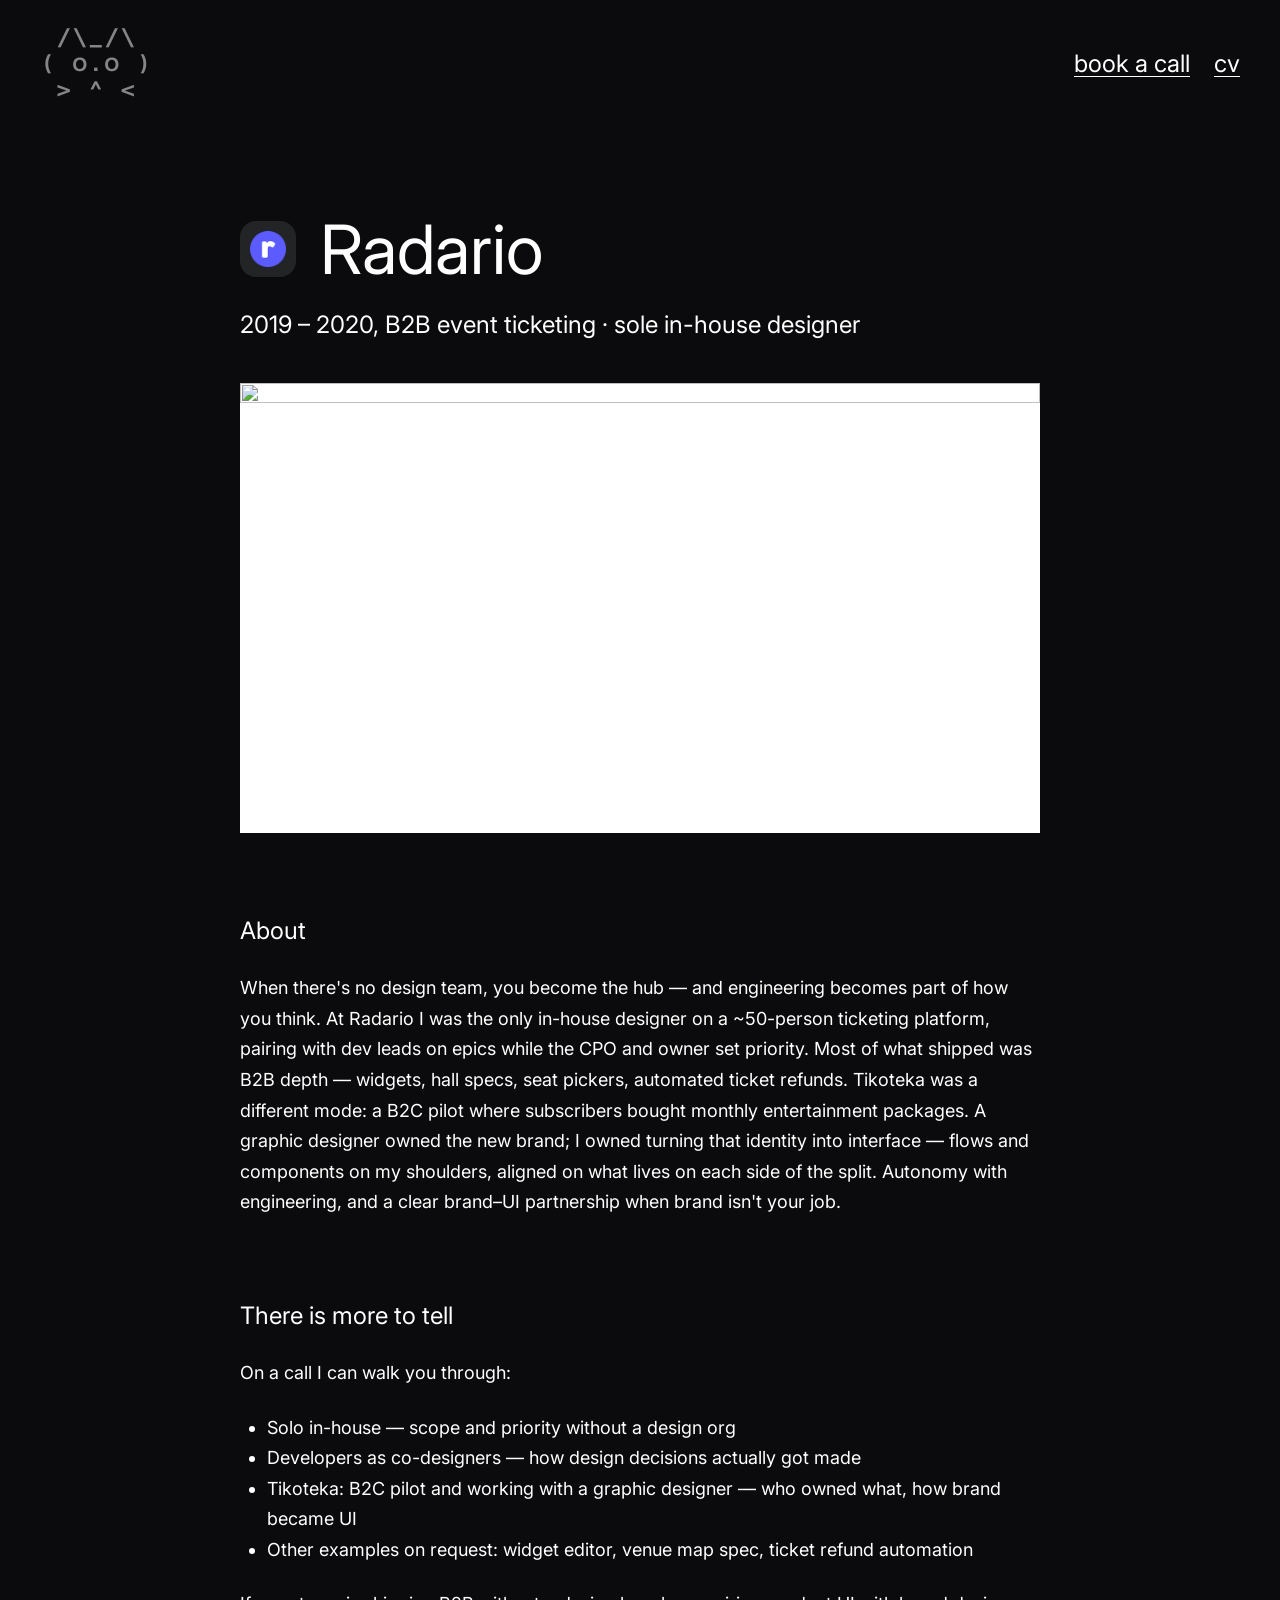
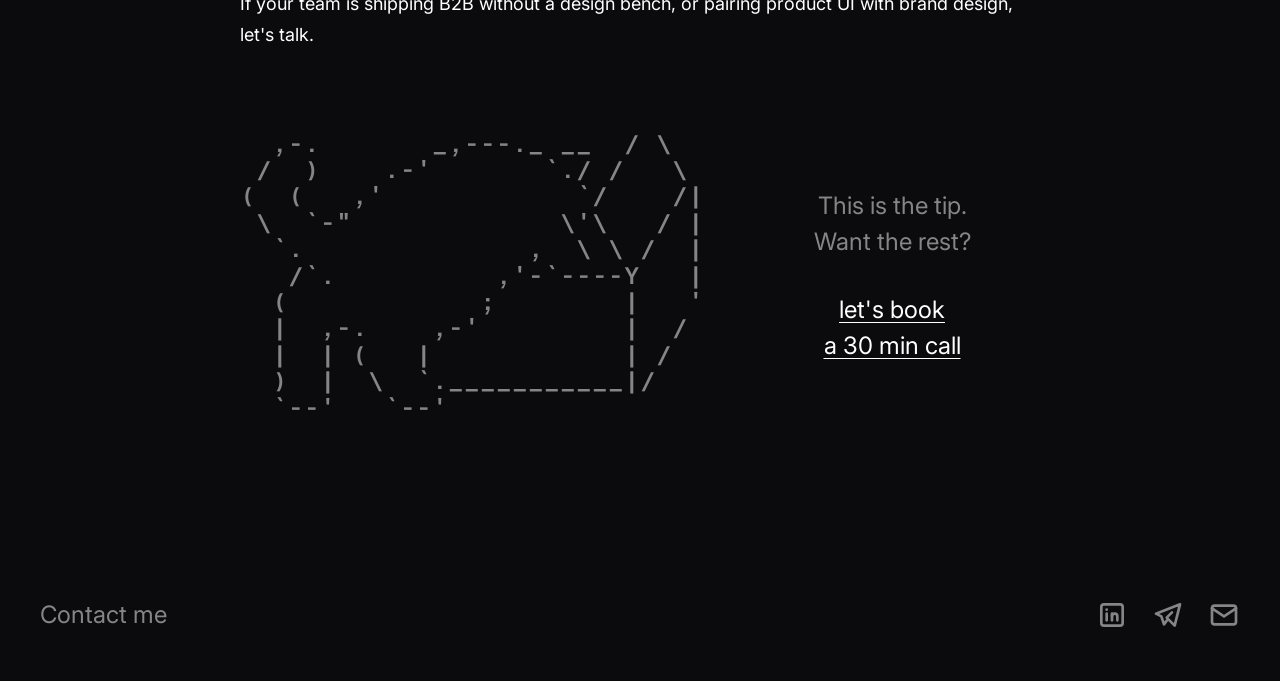
==== radario.html @ 94a5913f "Initial portfolio site. Static HTML/CSS portfolio ready for GitHub Pages.  Co-authored-by: Cursor <c" ====
<!DOCTYPE html>
<html lang="en">
<head>
  <meta charset="UTF-8" />
  <meta name="viewport" content="width=device-width, initial-scale=1.0" />
  <title>Radario — German Kotik</title>
  <link rel="preconnect" href="https://fonts.googleapis.com" />
  <link rel="preconnect" href="https://fonts.gstatic.com" crossorigin />
  <link href="https://fonts.googleapis.com/css2?family=Inter:wght@400;500;600&family=Azeret+Mono:wght@500&display=swap" rel="stylesheet" />
  <link rel="stylesheet" href="styles.css" />
</head>
<body>
  <div class="page">
    <header class="header shell">
      <a class="header__home" href="index.html" aria-label="Home"><div class="header__logo"> /\_/\
( <span class="ceye"><span class="ceye-on">o</span><span class="ceye-off">^</span></span>.<span class="ceye"><span class="ceye-on">o</span><span class="ceye-off">^</span></span> )
 &gt; <span class="cmouth"><span class="cmouth-on">^</span><span class="cmouth-off">v</span></span> &lt;</div></a>
      <nav class="header__nav">
        <a href="#">book a call</a>
        <a href="#">cv</a>
      </nav>
    </header>

    <main class="content content--case">
      <section class="case-head">
        <div class="case-head__top">
          <div class="case-head__brand">
            <div class="logo-tile"><img src="assets/radario-logo.png" onerror="this.style.visibility='hidden'" alt="Radario" /></div>
            <h1 class="case-head__name">Radario</h1>
          </div>
          <p class="case-head__sub">2019 – 2020, B2B event ticketing · sole in-house designer</p>
        </div>
        <img class="case-head__hero" src="assets/radario-cover.png" alt="" />
      </section>

      <section class="prose">
        <h2>About</h2>
        <p>When there's no design team, you become the hub — and engineering becomes part of how you think. At Radario I was the only in-house designer on a ~50-person ticketing platform, pairing with dev leads on epics while the CPO and owner set priority. Most of what shipped was B2B depth — widgets, hall specs, seat pickers, automated ticket refunds. Tikoteka was a different mode: a B2C pilot where subscribers bought monthly entertainment packages. A graphic designer owned the new brand; I owned turning that identity into interface — flows and components on my shoulders, aligned on what lives on each side of the split. Autonomy with engineering, and a clear brand–UI partnership when brand isn't your job.</p>
      </section>

      <section class="prose">
        <h2>There is more to tell</h2>
        <p>On a call I can walk you through:</p>
        <ul>
          <li>Solo in-house — scope and priority without a design org</li>
          <li>Developers as co-designers — how design decisions actually got made</li>
          <li>Tikoteka: B2C pilot and working with a graphic designer — who owned what, how brand became UI</li>
          <li>Other examples on request: widget editor, venue map spec, ticket refund automation</li>
        </ul>
        <p>If your team is shipping B2B without a design bench, or pairing product UI with brand design, let's talk.</p>
      </section>

      <section class="cta">
        <pre class="ascii">  ,-.       _,---._ __  / \
 /  )    .-'       `./ /   \
(  (   ,'            `/    /|
 \  `-"             \'\   / |
  `.              ,  \ \ /  |
   /`.          ,'-`----Y   |
  (            ;        |   '
  |  ,-.    ,-'         |  /
  |  | (   |            | /
  )  |  \  `.___________|/
  `--'   `--'</pre>
        <div class="cta__card">
          <div class="cta__title">
            <p>This is the tip.</p>
            <p>Want the rest?</p>
          </div>
          <a class="cta__button" href="#">
            <span class="cta__button-line">let's book</span>
            <span class="cta__button-line">a 30 min call</span>
          </a>
        </div>
      </section>
    </main>

    <footer class="footer shell">
      <div class="footer__left">Contact me</div>
      <div class="footer__icons">
        <a href="#" aria-label="LinkedIn"><svg viewBox="0 0 24 24" fill="none" stroke="currentColor" stroke-width="2" stroke-linecap="round" stroke-linejoin="round"><rect x="4" y="4" width="16" height="16" rx="2"/><path d="M8 11v5"/><path d="M8 8v.01"/><path d="M12 16v-5"/><path d="M16 16v-3a2 2 0 0 0 -4 0"/></svg></a>
        <a href="#" aria-label="Telegram"><svg viewBox="0 0 24 24" fill="none" stroke="currentColor" stroke-width="2" stroke-linecap="round" stroke-linejoin="round"><path d="M15 10l-4 4l6 6l4 -16l-18 7l4 2l2 6l3 -4"/></svg></a>
        <a href="#" aria-label="Email"><svg viewBox="0 0 24 24" fill="none" stroke="currentColor" stroke-width="2" stroke-linecap="round" stroke-linejoin="round"><path d="M3 7a2 2 0 0 1 2 -2h14a2 2 0 0 1 2 2v10a2 2 0 0 1 -2 2h-14a2 2 0 0 1 -2 -2v-10z"/><path d="M3 7l9 6l9 -6"/></svg></a>
      </div>
    </footer>
  </div>
</body>
</html>
---- styles.css ----
:root {
  --bg: #0b0b0d;
  --fg: #ffffff;
  --fg-muted: rgba(255, 255, 255, 0.5);
  --border: rgba(255, 255, 255, 0.1);
  --logo-bg: rgba(231, 254, 255, 0.1);
  --content-max: 800px;
  --content-min: 600px;
  --page-px: 40px;
  --wave-underline: url("data:image/svg+xml,%3Csvg xmlns='http://www.w3.org/2000/svg' viewBox='0 0 12 6' preserveAspectRatio='none'%3E%3Cpath d='M0 3 Q 3 0.5 6 3 T 12 3' stroke='white' fill='none' stroke-width='1' stroke-linecap='round'/%3E%3C/svg%3E");
}

* { box-sizing: border-box; }
html, body { margin: 0; padding: 0; }
p { margin: 0; }
button { font: inherit; }

body {
  background: var(--bg);
  color: var(--fg);
  font-family: 'Inter', -apple-system, BlinkMacSystemFont, system-ui, sans-serif;
  font-size: 18px;
  line-height: 1.5;
  -webkit-font-smoothing: antialiased;
  min-height: 100vh;
}

a {
  color: inherit;
  text-decoration: underline;
  text-decoration-thickness: 1px;
  text-underline-offset: 4px;
}
a.muted { color: var(--fg-muted); }
a.work__item { text-decoration: none; color: inherit; }

/* Animated wavy underline on hover for primary links */
a:not(.work__item):not(.header__home):not(.footer__icons a):not(.cta__button):hover {
  text-decoration-color: transparent;
  background-image: var(--wave-underline);
  background-repeat: repeat-x;
  background-size: 12px 6px;
  background-position: 0 100%;
  animation: waveSlide 900ms linear infinite;
}
@keyframes waveSlide {
  from { background-position-x: 0; }
  to   { background-position-x: 12px; }
}

/* Dashed peek links — marching ants on hover + cursor popup via JS */
.link-peek {
  appearance: none;
  border: none;
  padding: 0 0 3px;
  font: inherit;
  color: inherit;
  cursor: default;
  text-decoration: none;
  background-color: transparent;
  background-image: repeating-linear-gradient(
    to right,
    currentColor 0,
    currentColor 4px,
    transparent 4px,
    transparent 8px
  );
  background-size: 8px 1px;
  background-repeat: repeat-x;
  background-position: 0 calc(100% - 2px);
}

@media (hover: hover) {
  .link-peek:hover {
    animation: dashMarch 0.35s linear infinite;
  }
}

.link-peek.is-active {
  animation: dashMarch 0.35s linear infinite;
}

@keyframes dashMarch {
  from { background-position-x: 0; }
  to   { background-position-x: -8px; }
}

.peek-popup {
  position: fixed;
  left: 0;
  top: 0;
  z-index: 1000;
  pointer-events: none;
  opacity: 0;
  transition: opacity 120ms ease;
  transform: translate(-50%, calc(-100% - 14px));
  will-change: transform, left, top;
}

.peek-popup.is-visible {
  opacity: 1;
}

.peek-popup img {
  display: block;
  width: 286px;
  max-width: none;
  height: auto;
  border-radius: 12px;
  box-shadow: 0 12px 40px rgba(0, 0, 0, 0.55);
}
ul { margin: 0; padding-left: 27px; }
img { display: block; max-width: 100%; }

.page {
  display: flex;
  flex-direction: column;
  align-items: center;
  padding: 0 var(--page-px);
  gap: 8px;
}

.shell {
  width: 100%;
  max-width: 1388px;
}

.header,
.footer {
  display: flex;
  align-items: center;
  justify-content: space-between;
  width: 100%;
  padding: 24px 0;
}
.footer { height: 132px; }

.header__logo {
  font-family: 'Azeret Mono', ui-monospace, SFMono-Regular, Menlo, monospace;
  font-weight: 500;
  font-size: 24px;
  color: var(--fg-muted);
  white-space: pre;
  line-height: 1.1;
}

.header__nav {
  display: flex;
  gap: 24px;
  font-size: 24px;
}

.footer__left { color: var(--fg-muted); font-size: 24px; }
.footer__icons { display: flex; gap: 24px; align-items: center; }
.footer__icons a { color: #858586; display: inline-flex; transition: color 180ms ease; }
.footer__icons a:hover { color: #fff; }
.footer__icons svg { width: 32px; height: 32px; }

.content {
  display: flex;
  flex-direction: column;
  align-items: center;
  width: 100%;
  max-width: var(--content-max);
  min-width: var(--content-min);
  gap: 80px;
}

.content--case { align-items: flex-start; }

.hero {
  width: 100%;
  padding: 80px 0;
  display: flex;
  flex-direction: column;
  gap: 24px;
}

.hero__name {
  font-size: 68px;
  line-height: 1;
  margin: 0;
  font-weight: 400;
}

.hero__sub {
  font-size: 24px;
  line-height: 1.5;
  color: var(--fg-muted);
}
.hero__sub p { margin: 0; }
.hero__sub .accent { color: var(--fg); }

.section-title {
  font-size: 24px;
  font-weight: 400;
  margin: 0;
  width: 100%;
}

.work {
  width: 100%;
  display: flex;
  flex-direction: column;
  gap: 24px;
}

.work__list { width: 100%; display: flex; flex-direction: column; }

.work__item {
  display: flex;
  gap: 40px;
  align-items: flex-start;
  padding: 48px 0;
  border-bottom: 1px solid var(--border);
}
.work__item:last-child { border-bottom: none; }

.work__brand {
  display: flex;
  gap: 24px;
  align-items: center;
  flex: 0 0 212px;
  width: 212px;
}

.logo-tile {
  background: var(--logo-bg);
  border-radius: 16px;
  width: 56px;
  height: 56px;
  display: flex;
  align-items: center;
  justify-content: center;
  flex-shrink: 0;
  overflow: hidden;
}
.logo-tile img { width: 36px; height: 36px; object-fit: contain; }

.work__meta {
  display: flex;
  flex-direction: column;
  gap: 4px;
  justify-content: center;
}
.work__meta strong { font-weight: 600; font-size: 18px; }
.work__meta span { color: var(--fg-muted); font-size: 18px; }

.work__desc {
  flex: 1;
  color: var(--fg-muted);
  font-size: 18px;
  line-height: 1.5;
}

.work__arrow {
  flex-shrink: 0;
  color: var(--fg);
  position: relative;
  width: 32px;
  height: 32px;
  align-self: center;
  opacity: 0.5;
  transition: opacity 180ms ease;
}
.work__item:hover .work__arrow { opacity: 1; }
.work__arrow svg {
  position: absolute;
  inset: 0;
  width: 32px;
  height: 32px;
}
.arrow--outline { opacity: 1; transition: opacity 200ms ease; }
.work__item:hover .arrow--outline { opacity: 0; }

.arrow__cycle {
  position: absolute;
  inset: 0;
  opacity: 0;
  transition: opacity 200ms ease;
}
.work__item:hover .arrow__cycle { opacity: 1; }

/* Frames cycle continuously — wrapper opacity gates visibility, so no jumps on hover-out */
.arrow__cycle svg {
  animation-iteration-count: infinite;
  animation-timing-function: steps(1);
  animation-duration: 900ms;
}
.arrow--filled      { animation-name: arrowFrame1; }
.arrow--line-filled { animation-name: arrowFrame2; }
.arrow--lines-filled{ animation-name: arrowFrame3; }

@keyframes arrowFrame1 { 0%, 33%  { opacity: 1; } 33.01%, 100% { opacity: 0; } }
@keyframes arrowFrame2 { 0%, 33%  { opacity: 0; } 33.01%, 66% { opacity: 1; } 66.01%, 100% { opacity: 0; } }
@keyframes arrowFrame3 { 0%, 66%  { opacity: 0; } 66.01%, 100% { opacity: 1; } }

.header__home { text-decoration: none; color: inherit; display: inline-block; }
.header__home .header__logo { transition: color 180ms ease; }
.header__home:hover .header__logo { color: var(--fg); }

.ceye, .cmouth { position: relative; display: inline-block; }
.ceye-off, .cmouth-off { position: absolute; left: 0; top: 0; opacity: 0; }

.header__home:hover .ceye-on,
.header__home:hover .cmouth-on  { opacity: 0; }
.header__home:hover .ceye-off,
.header__home:hover .cmouth-off { opacity: 1; }

/* Big ASCII cat — blink on Reroll hover, squint > < on Reroll click */
.bcat-eye { position: relative; display: inline-block; }
.bcat-eye-blink,
.bcat-eye-off { position: absolute; left: 0; top: 0; opacity: 0; }

/* Hover: double blink O ↔ -  (:where() drops specificity so .is-rolling can win) */
.fact:where(:has(.reroll:hover)) .bcat-eye-on    { animation: doubleBlinkOn  1200ms ease; }
.fact:where(:has(.reroll:hover)) .bcat-eye-blink { animation: doubleBlinkOff 1200ms ease; }

/* Click: squint > <  (overrides hover blink while .is-rolling, even mid-hover) */
.fact.is-rolling .bcat-eye-on,
.fact.is-rolling .bcat-eye-blink { opacity: 0; animation: none; }
.fact.is-rolling .bcat-eye-off   { opacity: 1; }

@keyframes doubleBlinkOn {
  0%, 8%        { opacity: 0; }
  8.01%, 28%    { opacity: 1; }
  28.01%, 36%   { opacity: 0; }
  36.01%, 100%  { opacity: 1; }
}
@keyframes doubleBlinkOff {
  0%, 8%        { opacity: 1; }
  8.01%, 28%    { opacity: 0; }
  28.01%, 36%   { opacity: 1; }
  36.01%, 100%  { opacity: 0; }
}

.fact {
  display: flex;
  gap: 72px;
  align-items: flex-start;
  padding-bottom: 120px;
  width: 100%;
}

.ascii {
  font-family: 'Azeret Mono', ui-monospace, SFMono-Regular, Menlo, monospace;
  font-weight: 500;
  font-size: 24px;
  color: var(--fg-muted);
  white-space: pre;
  line-height: 1.1;
  flex-shrink: 0;
  margin: 0;
}

.fact__body {
  display: flex;
  flex-direction: column;
  gap: 32px;
  padding: 24px 0;
  flex: 1;
}
.fact__title { font-size: 24px; color: var(--fg-muted); }
.fact__text {
  font-size: 24px;
  line-height: 1.5;
  min-height: calc(3 * 1.5em);
  margin: 0;
}
.reroll {
  display: inline-flex;
  align-items: center;
  gap: 8px;
  background: none;
  border: none;
  color: var(--fg-muted);
  font: inherit;
  font-size: 24px;
  cursor: pointer;
  padding: 0;
  transition: color 180ms ease;
}
.reroll:hover { color: var(--fg); }
.reroll svg { width: 32px; height: 32px; transform-origin: center; }
.reroll:hover svg     { animation: spinSlow 2.5s linear infinite; }
.reroll.is-spinning svg,
.reroll.is-spinning:hover svg {
  animation: spinFast 800ms cubic-bezier(0.2, 0.6, 0.2, 1);
}

@keyframes spinSlow { to { transform: rotate(360deg); } }
@keyframes spinFast { from { transform: rotate(0); } to { transform: rotate(720deg); } }

/* ── Case page ── */
.case-head {
  width: 100%;
  display: flex;
  flex-direction: column;
  gap: 40px;
  padding-top: 80px;
}
.case-head__top {
  display: flex;
  flex-direction: column;
  gap: 24px;
}
.case-head__brand {
  display: flex;
  align-items: center;
  gap: 24px;
}
.case-head__brand .logo-tile { width: 56px; height: 56px; }
.case-head__name { font-size: 68px; margin: 0; line-height: 1; font-weight: 400; }
.case-head__sub { font-size: 24px; margin: 0; font-weight: 400; }
.case-head__hero {
  width: 100%;
  aspect-ratio: 16 / 9;
  object-fit: cover;
  display: block;
  background: #fff;
}

.prose { width: 100%; display: flex; flex-direction: column; gap: 24px; }
.prose h2 { font-size: 24px; font-weight: 400; margin: 0; }
.prose p, .prose ul { font-size: 18px; line-height: 1.7; margin: 0; font-weight: 400; }

.cta {
  display: flex;
  gap: 40px;
  align-items: stretch;
  padding-bottom: 120px;
  width: 100%;
}
.cta__card {
  flex: 1 0 0;
  min-width: 0;
  display: flex;
  flex-direction: column;
  align-items: center;
  justify-content: center;
  gap: 32px;
  padding: 24px;
  text-align: center;
  font-size: 24px;
  line-height: 1.5;
  align-self: stretch;
}
.cta__title {
  color: var(--fg-muted);
  margin: 0;
  display: flex;
  flex-direction: column;
  align-items: center;
}
.cta__title p { margin: 0; }
.cta__button {
  display: flex;
  flex-direction: column;
  align-items: center;
  color: var(--fg);
  text-decoration: none;
}
.cta__button-line {
  display: block;
  width: fit-content;
  text-decoration: underline;
  text-decoration-thickness: 1px;
  text-underline-offset: 4px;
}
@media (hover: hover) {
  .cta__button:hover .cta__button-line {
    text-decoration-color: transparent;
    background-image: var(--wave-underline);
    background-repeat: repeat-x;
    background-size: 12px 6px;
    background-position: 0 100%;
    animation: waveSlide 900ms linear infinite;
  }
}

/* ────── Mobile ────── */
@media (max-width: 880px) {
  body { font-size: 16px; }

  .header {
    flex-direction: column;
    align-items: flex-start;
    justify-content: center;
    gap: 24px;
    padding: 24px 0;
    height: auto;
  }
  .footer {
    flex-direction: column;
    align-items: center;
    justify-content: center;
    gap: 32px;
    padding: 32px 0 48px;
    height: auto;
  }

  .header__logo  { font-size: 20px; }
  .header__nav   { font-size: 20px; gap: 24px; flex-shrink: 0; }

  .content { min-width: 0; gap: 48px; }

  /* Hero */
  .hero            { padding: 48px 0 0; gap: 24px; }
  .hero__name      { font-size: 52px; }
  .hero__sub       { font-size: 20px; }

  .section-title   { font-size: 20px; }

  /* Work list */
  .work { gap: 0; }
  .work__item {
    display: grid;
    grid-template-columns: 1fr auto;
    grid-template-rows: auto auto;
    align-items: center;
    gap: 16px 24px;
    padding: 32px 0;
  }
  .work__brand {
    grid-column: 1;
    grid-row: 1;
    flex: none;
    width: auto;
    min-width: 0;
    gap: 16px;
  }
  .work__meta strong,
  .work__meta span { font-size: 16px; }
  .work__desc {
    grid-column: 1 / -1;
    grid-row: 2;
    font-size: 16px;
  }
  .work__arrow {
    grid-column: 2;
    grid-row: 1;
    align-self: center;
  }

  /* Random fact / CTA — column-reverse: body/card on top, ASCII below, 48 gap */
  .fact, .cta {
    flex-direction: column-reverse;
    gap: 48px;
    padding-bottom: 80px;
  }
  .fact { gap: 72px; max-width: 380px; }
  .ascii { font-size: 14px; line-height: 1.2; }
  .fact__body  { padding: 0; gap: 32px; }
  .fact__title { font-size: 20px; }
  .fact__text  { font-size: 20px; min-height: calc(3 * 1.5em); }
  .reroll      { font-size: 20px; }

  .cta__card { font-size: 20px; padding: 24px 0; gap: 8px; }

  .content--case .cta__card {
    align-items: flex-start;
    text-align: left;
  }
  .content--case .cta__button {
    flex-direction: row;
    flex-wrap: nowrap;
    white-space: nowrap;
  }
  .content--case .cta__button-line {
    display: inline;
    width: auto;
  }
  .content--case .cta__button-line:first-child::after {
    content: ' ';
  }

  /* Case head */
  .case-head        { padding-top: 40px; gap: 32px; }
  .case-head__brand { flex-direction: column; align-items: flex-start; gap: 24px; }
  .case-head__name  { font-size: 48px; }
  .case-head__sub   { font-size: 20px; }

  .prose            { gap: 24px; }
  .prose h2         { font-size: 20px; }
  .prose p,
  .prose ul         { font-size: 16px; }

  /* Footer */
  .footer__left   { font-size: 20px; }
  .footer__icons  { gap: 24px; }

  .peek-popup img { width: 220px; }
}
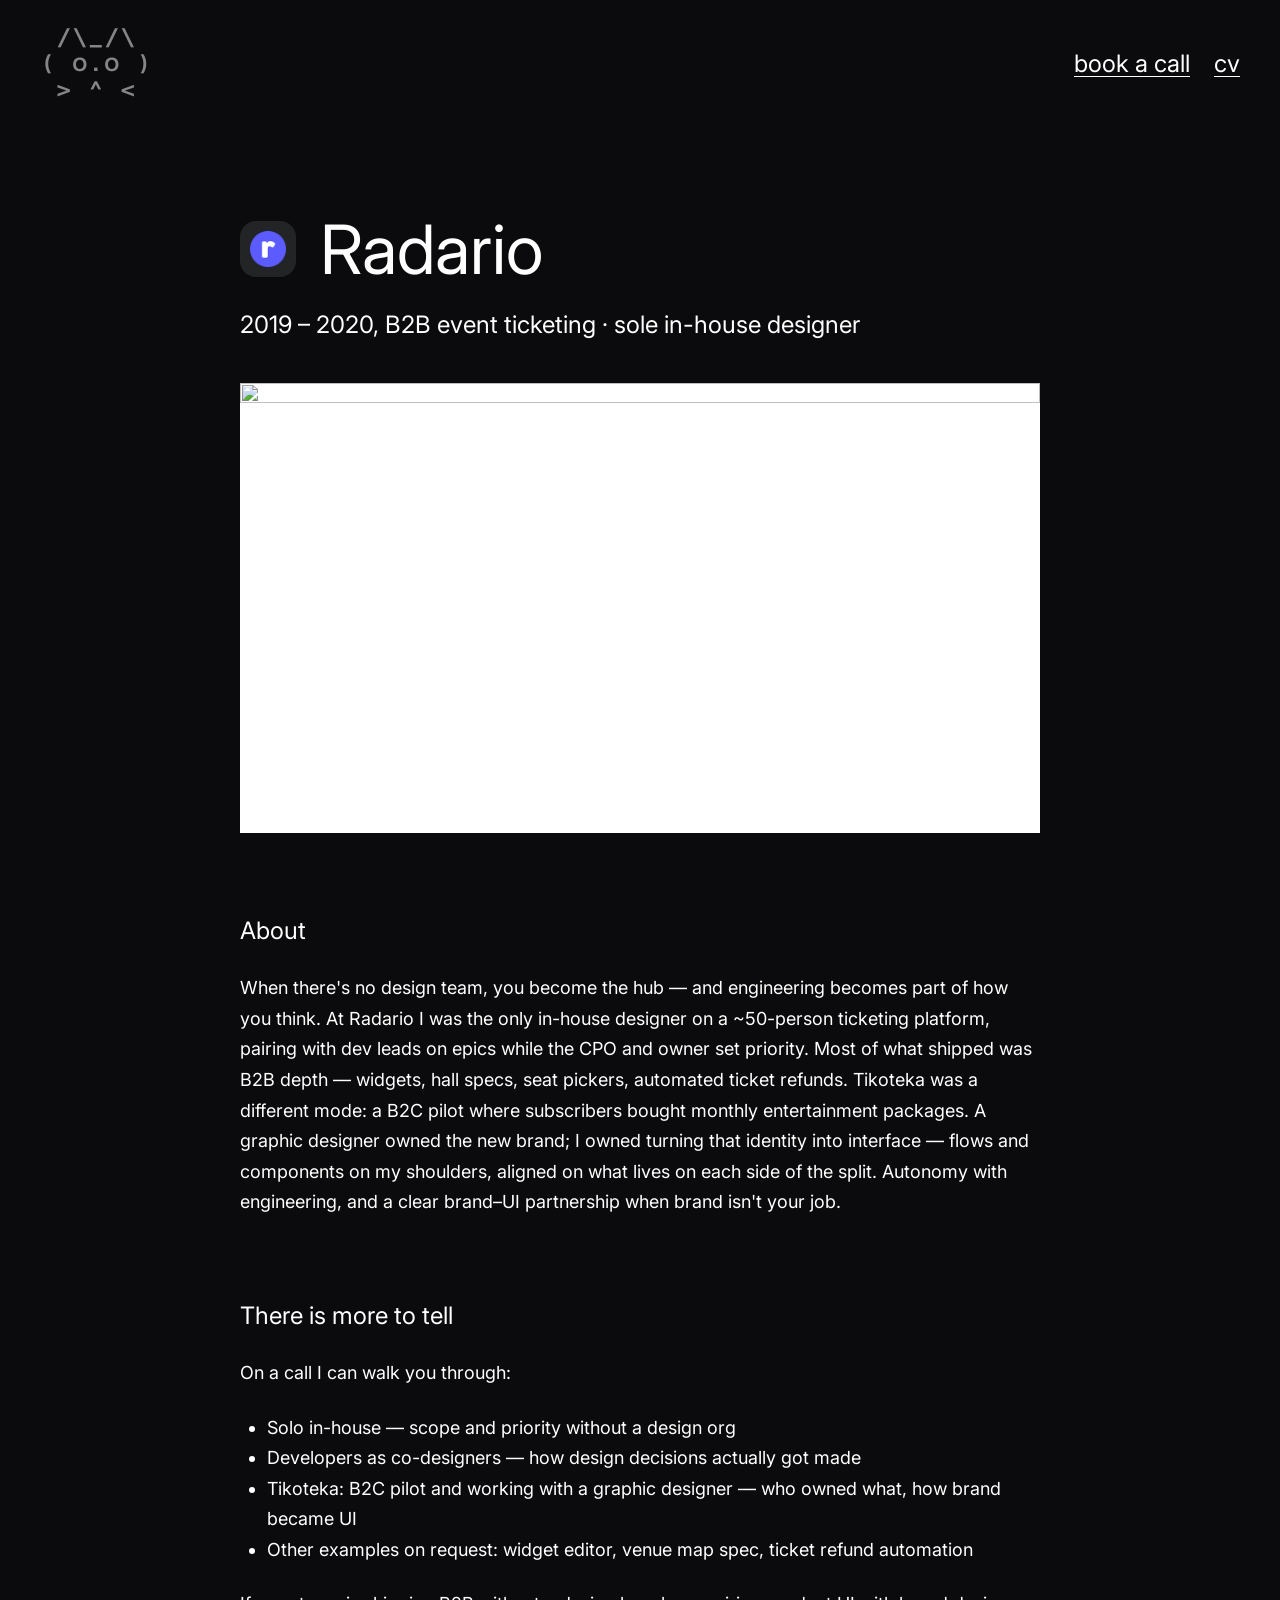
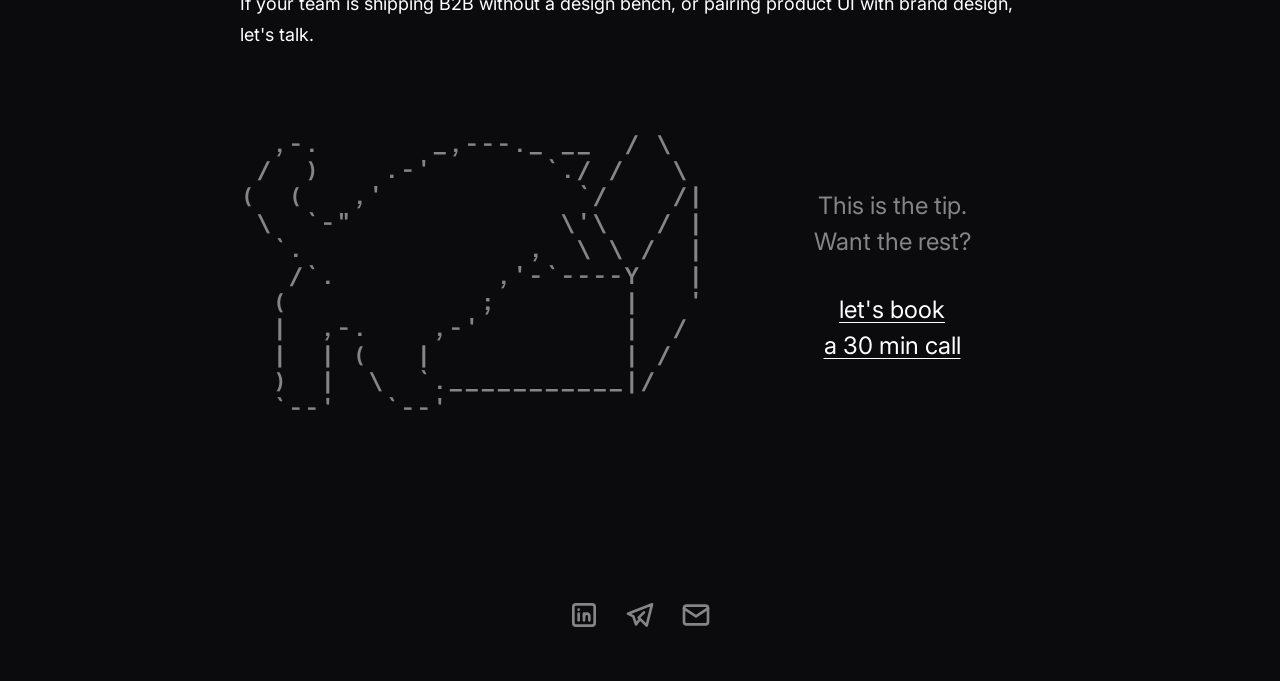
==== commit fd24d19d: "Center footer icons and remove Contact me label. Co-authored-by: Cursor <cursoragent@cursor.com>" ====
--- a/radario.html
+++ b/radario.html
@@ -76,7 +76,6 @@
     </main>
 
     <footer class="footer shell">
-      <div class="footer__left">Contact me</div>
       <div class="footer__icons">
         <a href="#" aria-label="LinkedIn"><svg viewBox="0 0 24 24" fill="none" stroke="currentColor" stroke-width="2" stroke-linecap="round" stroke-linejoin="round"><rect x="4" y="4" width="16" height="16" rx="2"/><path d="M8 11v5"/><path d="M8 8v.01"/><path d="M12 16v-5"/><path d="M16 16v-3a2 2 0 0 0 -4 0"/></svg></a>
         <a href="#" aria-label="Telegram"><svg viewBox="0 0 24 24" fill="none" stroke="currentColor" stroke-width="2" stroke-linecap="round" stroke-linejoin="round"><path d="M15 10l-4 4l6 6l4 -16l-18 7l4 2l2 6l3 -4"/></svg></a>
--- a/styles.css
+++ b/styles.css
@@ -125,15 +125,21 @@
   max-width: 1388px;
 }
 
-.header,
+.header {
+  display: flex;
+  align-items: center;
+  justify-content: space-between;
+  width: 100%;
+  padding: 24px 0;
+}
 .footer {
   display: flex;
   align-items: center;
-  justify-content: space-between;
+  justify-content: center;
   width: 100%;
   padding: 24px 0;
-}
-.footer { height: 132px; }
+  height: 132px;
+}
 
 .header__logo {
   font-family: 'Azeret Mono', ui-monospace, SFMono-Regular, Menlo, monospace;
@@ -150,7 +156,6 @@
   font-size: 24px;
 }
 
-.footer__left { color: var(--fg-muted); font-size: 24px; }
 .footer__icons { display: flex; gap: 24px; align-items: center; }
 .footer__icons a { color: #858586; display: inline-flex; transition: color 180ms ease; }
 .footer__icons a:hover { color: #fff; }
@@ -586,7 +591,6 @@
   .prose ul         { font-size: 16px; }
 
   /* Footer */
-  .footer__left   { font-size: 20px; }
   .footer__icons  { gap: 24px; }
 
   .peek-popup img { width: 220px; }
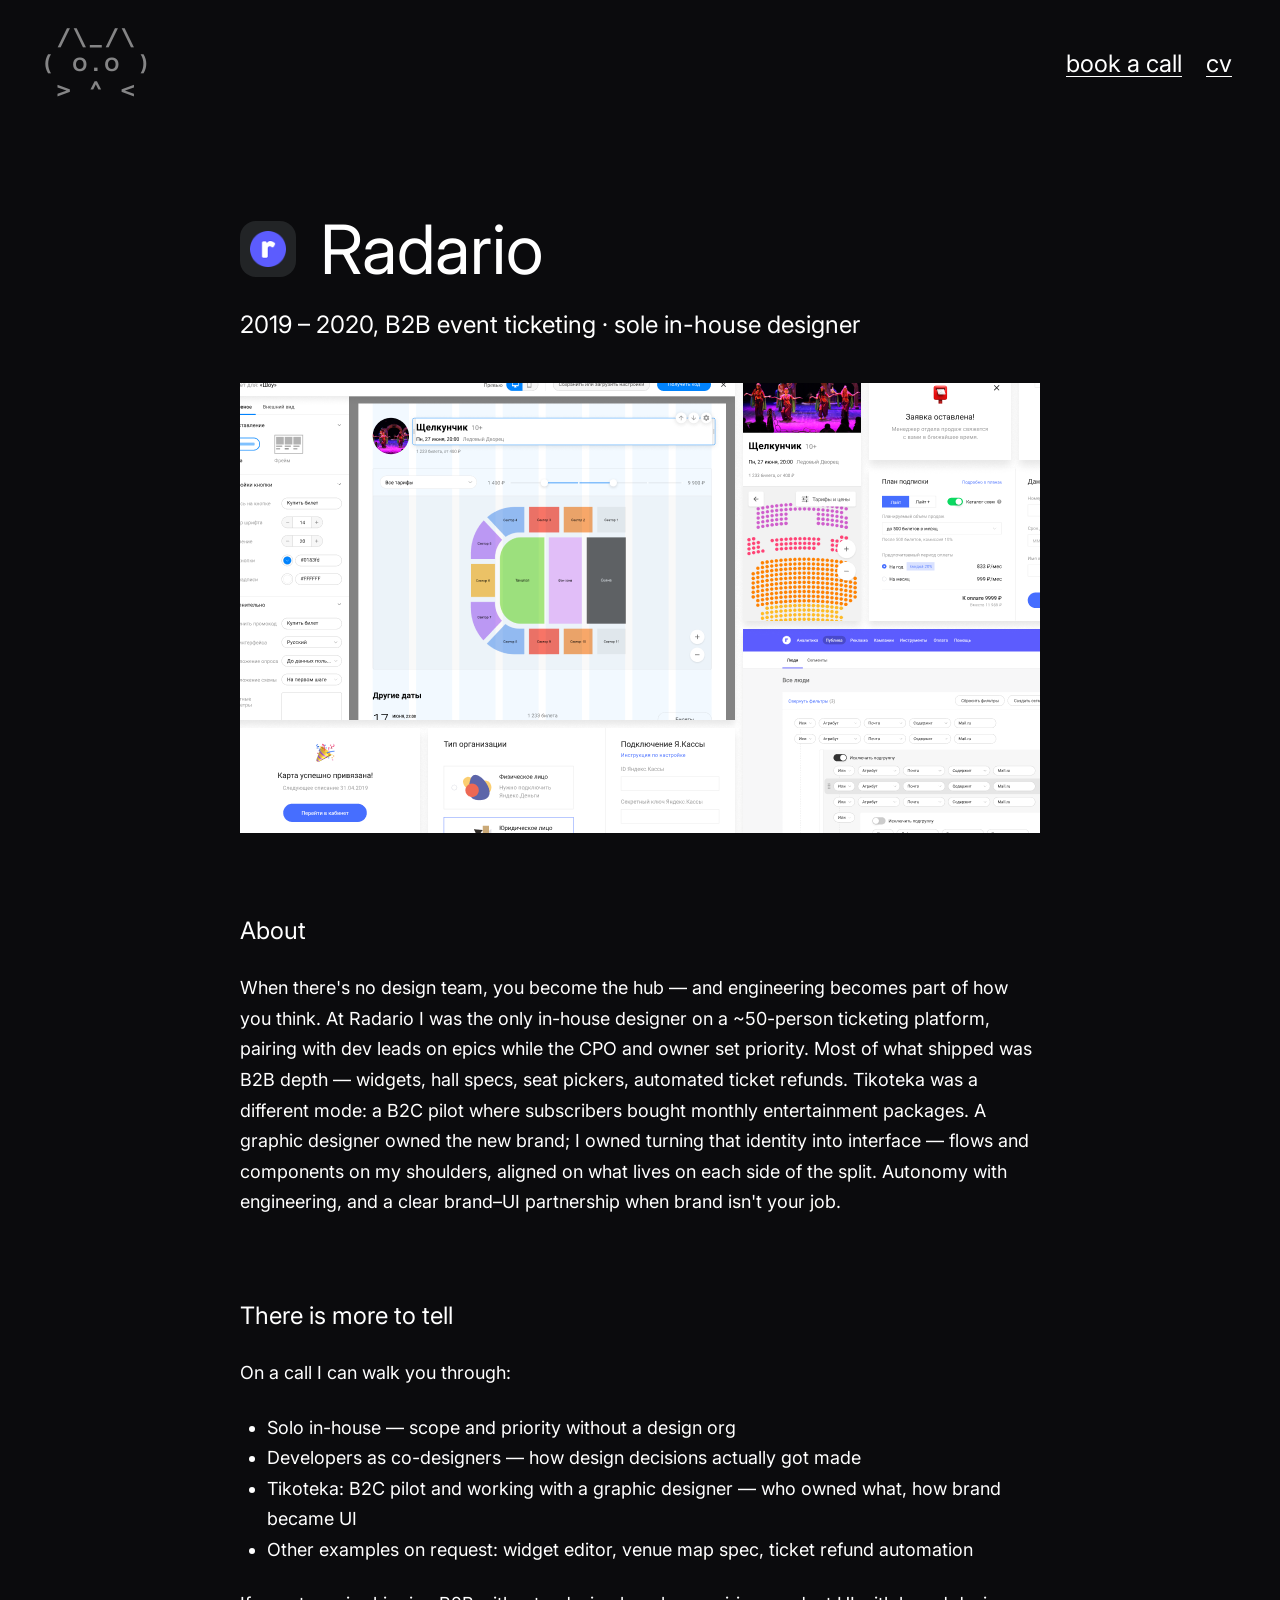
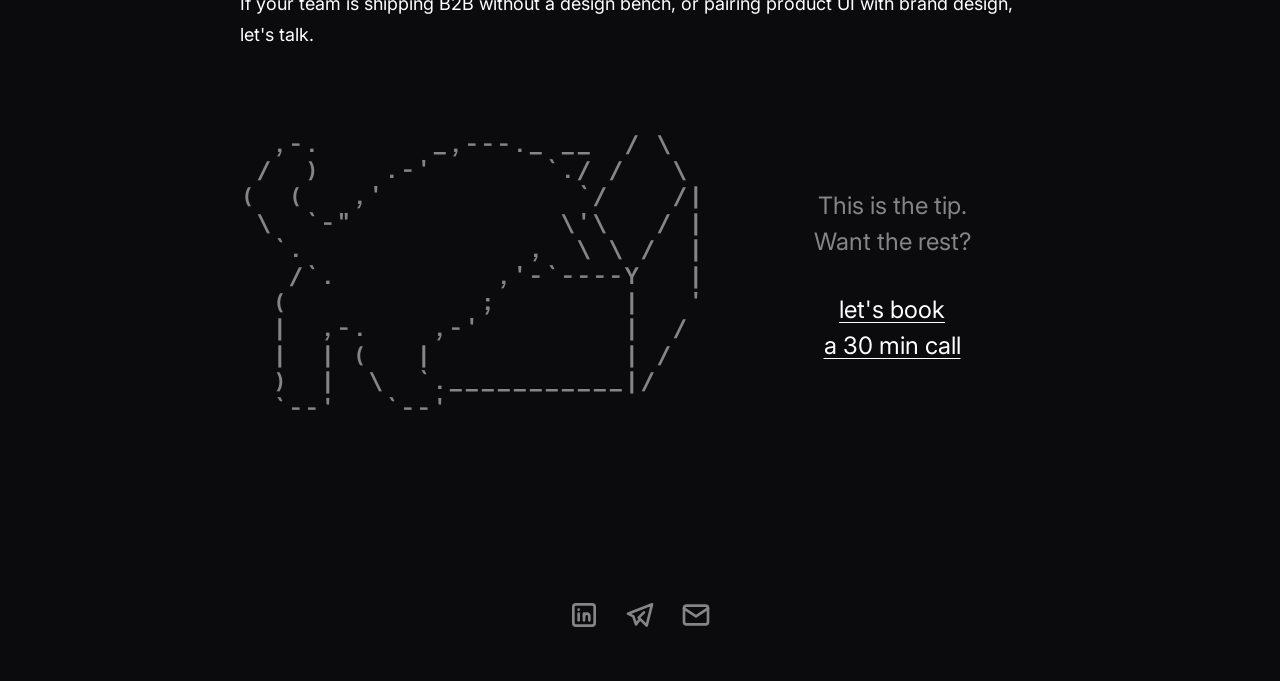
==== commit e880ea0c: "Add case covers, favicon, and Trend Agent gif hero. Co-authored-by: Cursor <cursoragent@cursor.com>" ====
--- a/radario.html
+++ b/radario.html
@@ -4,6 +4,7 @@
   <meta charset="UTF-8" />
   <meta name="viewport" content="width=device-width, initial-scale=1.0" />
   <title>Radario — German Kotik</title>
+  <link rel="icon" href="assets/favicon.svg" type="image/svg+xml" />
   <link rel="preconnect" href="https://fonts.googleapis.com" />
   <link rel="preconnect" href="https://fonts.gstatic.com" crossorigin />
   <link href="https://fonts.googleapis.com/css2?family=Inter:wght@400;500;600&family=Azeret+Mono:wght@500&display=swap" rel="stylesheet" />
--- a/styles.css
+++ b/styles.css
@@ -155,6 +155,9 @@
   gap: 24px;
   font-size: 24px;
 }
+.header__nav a:last-child {
+  padding-right: 8px;
+}
 
 .footer__icons { display: flex; gap: 24px; align-items: center; }
 .footer__icons a { color: #858586; display: inline-flex; transition: color 180ms ease; }
@@ -497,7 +500,7 @@
   }
   .footer {
     flex-direction: column;
-    align-items: center;
+    align-items: flex-start;
     justify-content: center;
     gap: 32px;
     padding: 32px 0 48px;
@@ -506,8 +509,9 @@
 
   .header__logo  { font-size: 20px; }
   .header__nav   { font-size: 20px; gap: 24px; flex-shrink: 0; }
-
-  .content { min-width: 0; gap: 48px; }
+  .header__nav a:last-child { padding-right: 0; }
+
+  .content { min-width: 0; gap: 48px; align-items: stretch; }
 
   /* Hero */
   .hero            { padding: 48px 0 0; gap: 24px; }
@@ -552,9 +556,12 @@
     flex-direction: column-reverse;
     gap: 48px;
     padding-bottom: 80px;
-  }
-  .fact { gap: 72px; max-width: 380px; }
-  .ascii { font-size: 14px; line-height: 1.2; }
+    width: 100%;
+    align-self: stretch;
+    align-items: flex-start;
+  }
+  .fact { gap: 72px; }
+  .ascii { font-size: 14px; line-height: 1.2; padding: 0; }
   .fact__body  { padding: 0; gap: 32px; }
   .fact__title { font-size: 20px; }
   .fact__text  { font-size: 20px; min-height: calc(3 * 1.5em); }
@@ -565,8 +572,14 @@
   .content--case .cta__card {
     align-items: flex-start;
     text-align: left;
+    width: 100%;
+  }
+  .content--case .cta__title {
+    align-items: flex-start;
+    width: 100%;
   }
   .content--case .cta__button {
+    align-items: flex-start;
     flex-direction: row;
     flex-wrap: nowrap;
     white-space: nowrap;
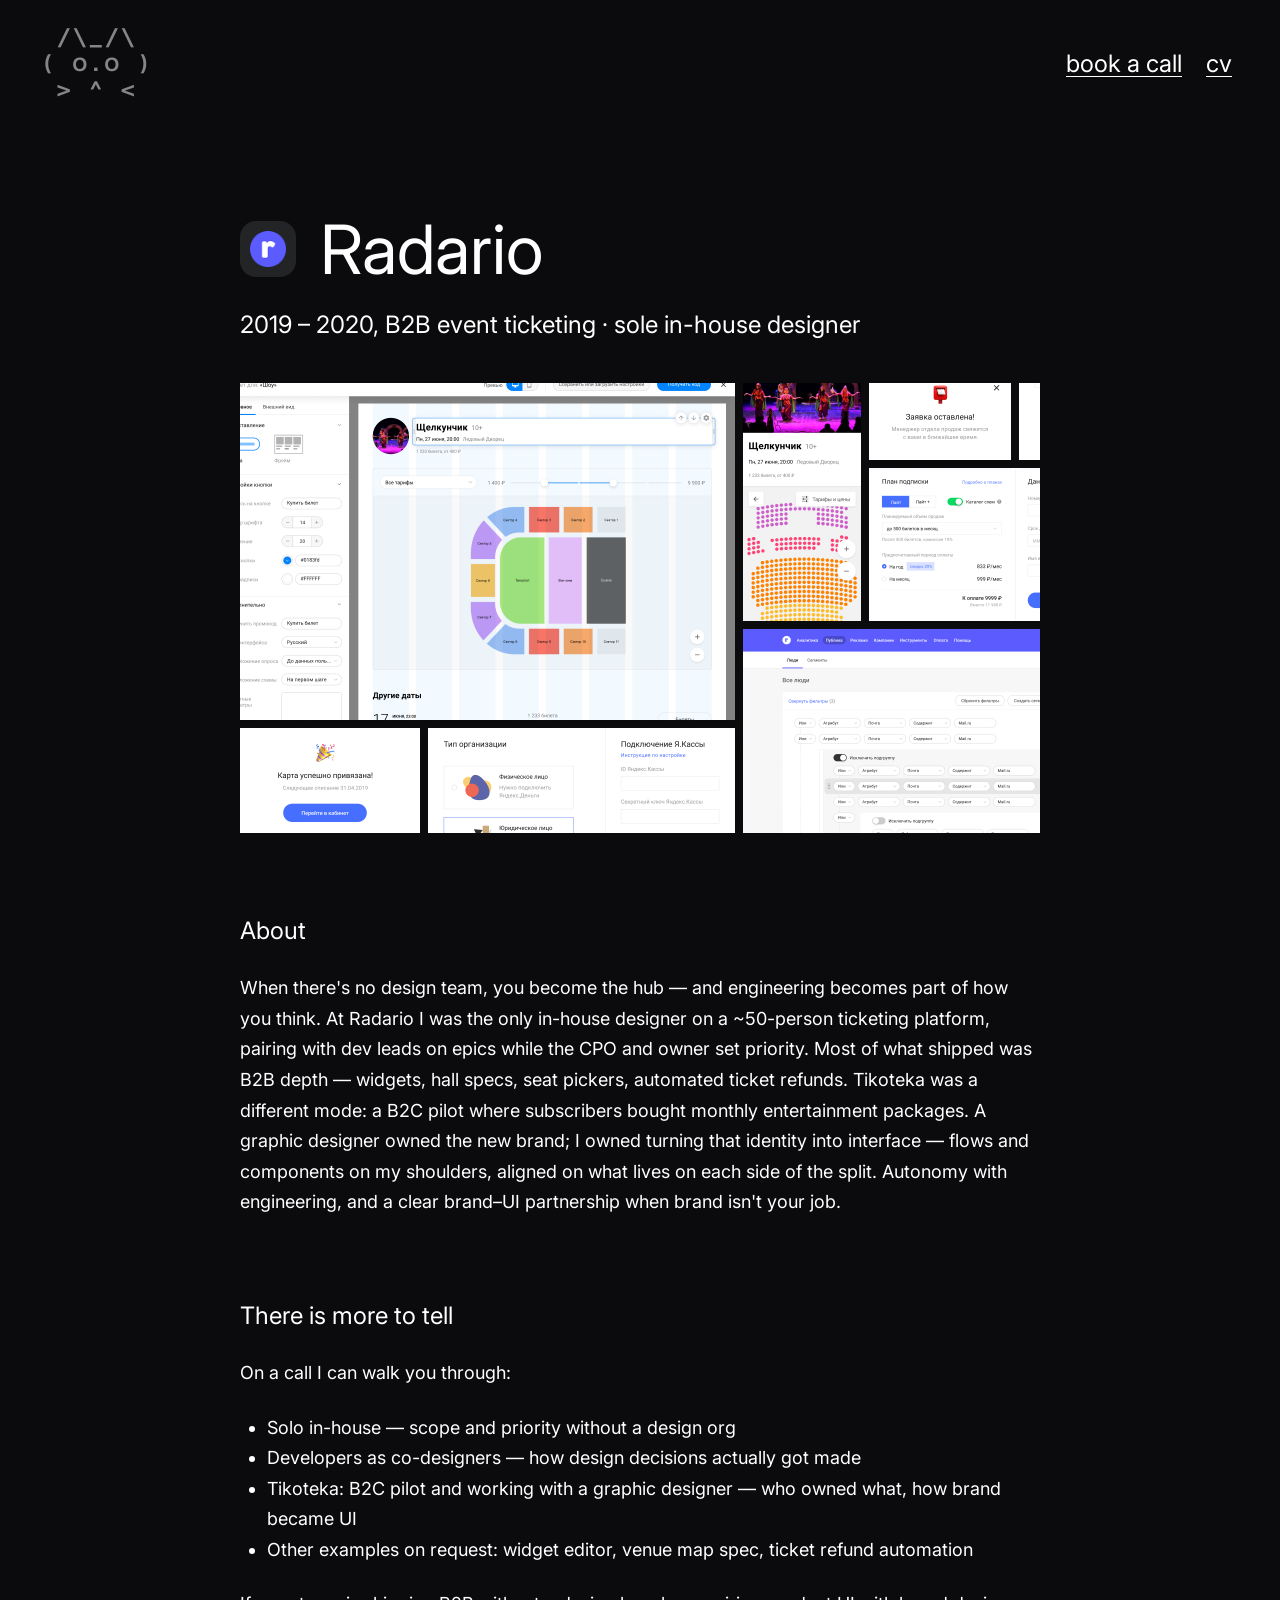
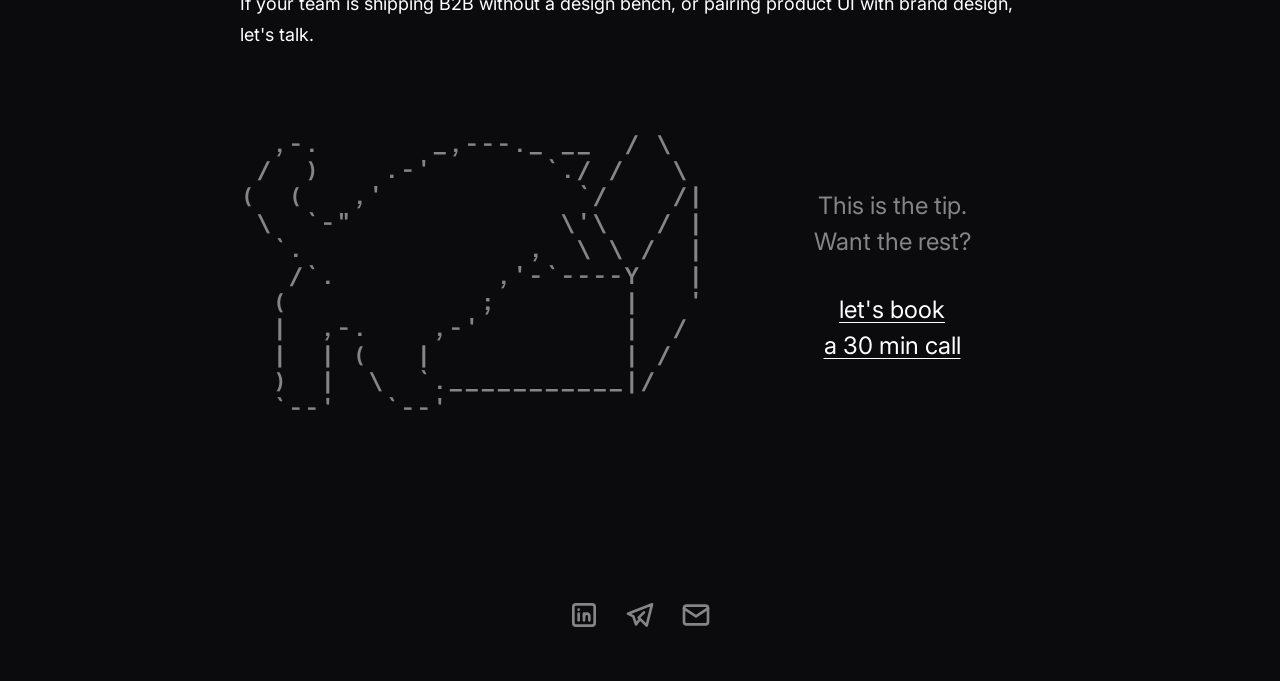
==== commit 2da634c4: "Wire up real links, page loader, and peek underline tweak. Add CV, calendar, social, and email URLs " ====
--- a/radario.html
+++ b/radario.html
@@ -10,15 +10,18 @@
   <link href="https://fonts.googleapis.com/css2?family=Inter:wght@400;500;600&family=Azeret+Mono:wght@500&display=swap" rel="stylesheet" />
   <link rel="stylesheet" href="styles.css" />
 </head>
-<body>
+<body class="is-loading">
+  <div class="loader" aria-live="polite" aria-busy="true">
+    <div class="loader__spinner" aria-hidden="true"></div>
+  </div>
   <div class="page">
     <header class="header shell">
       <a class="header__home" href="index.html" aria-label="Home"><div class="header__logo"> /\_/\
 ( <span class="ceye"><span class="ceye-on">o</span><span class="ceye-off">^</span></span>.<span class="ceye"><span class="ceye-on">o</span><span class="ceye-off">^</span></span> )
  &gt; <span class="cmouth"><span class="cmouth-on">^</span><span class="cmouth-off">v</span></span> &lt;</div></a>
       <nav class="header__nav">
-        <a href="#">book a call</a>
-        <a href="#">cv</a>
+        <a href="https://calendar.app.google/5XBZF4kABmV5fFpU9" target="_blank" rel="noopener noreferrer">book a call</a>
+        <a href="https://docs.google.com/document/d/1rXkFqlwE1R_FuX-OUPUzALSHGevdBNgfqrFF4s8PbLs/edit?usp=sharing" target="_blank" rel="noopener noreferrer">cv</a>
       </nav>
     </header>
 
@@ -68,7 +71,7 @@
             <p>This is the tip.</p>
             <p>Want the rest?</p>
           </div>
-          <a class="cta__button" href="#">
+          <a class="cta__button" href="https://calendar.app.google/5XBZF4kABmV5fFpU9" target="_blank" rel="noopener noreferrer">
             <span class="cta__button-line">let's book</span>
             <span class="cta__button-line">a 30 min call</span>
           </a>
@@ -78,11 +81,24 @@
 
     <footer class="footer shell">
       <div class="footer__icons">
-        <a href="#" aria-label="LinkedIn"><svg viewBox="0 0 24 24" fill="none" stroke="currentColor" stroke-width="2" stroke-linecap="round" stroke-linejoin="round"><rect x="4" y="4" width="16" height="16" rx="2"/><path d="M8 11v5"/><path d="M8 8v.01"/><path d="M12 16v-5"/><path d="M16 16v-3a2 2 0 0 0 -4 0"/></svg></a>
-        <a href="#" aria-label="Telegram"><svg viewBox="0 0 24 24" fill="none" stroke="currentColor" stroke-width="2" stroke-linecap="round" stroke-linejoin="round"><path d="M15 10l-4 4l6 6l4 -16l-18 7l4 2l2 6l3 -4"/></svg></a>
-        <a href="#" aria-label="Email"><svg viewBox="0 0 24 24" fill="none" stroke="currentColor" stroke-width="2" stroke-linecap="round" stroke-linejoin="round"><path d="M3 7a2 2 0 0 1 2 -2h14a2 2 0 0 1 2 2v10a2 2 0 0 1 -2 2h-14a2 2 0 0 1 -2 -2v-10z"/><path d="M3 7l9 6l9 -6"/></svg></a>
+        <a href="https://www.linkedin.com/in/germankotik/" target="_blank" rel="noopener noreferrer" aria-label="LinkedIn"><svg viewBox="0 0 24 24" fill="none" stroke="currentColor" stroke-width="2" stroke-linecap="round" stroke-linejoin="round"><rect x="4" y="4" width="16" height="16" rx="2"/><path d="M8 11v5"/><path d="M8 8v.01"/><path d="M12 16v-5"/><path d="M16 16v-3a2 2 0 0 0 -4 0"/></svg></a>
+        <a href="https://t.me/germangatito" target="_blank" rel="noopener noreferrer" aria-label="Telegram"><svg viewBox="0 0 24 24" fill="none" stroke="currentColor" stroke-width="2" stroke-linecap="round" stroke-linejoin="round"><path d="M15 10l-4 4l6 6l4 -16l-18 7l4 2l2 6l3 -4"/></svg></a>
+        <a href="mailto:hardrockcoffehouse@gmail.com" aria-label="Email"><svg viewBox="0 0 24 24" fill="none" stroke="currentColor" stroke-width="2" stroke-linecap="round" stroke-linejoin="round"><path d="M3 7a2 2 0 0 1 2 -2h14a2 2 0 0 1 2 2v10a2 2 0 0 1 -2 2h-14a2 2 0 0 1 -2 -2v-10z"/><path d="M3 7l9 6l9 -6"/></svg></a>
       </div>
     </footer>
   </div>
+  <script>
+    (function () {
+      function hideLoader() {
+        document.body.classList.remove('is-loading');
+        const loader = document.querySelector('.loader');
+        if (!loader) return;
+        loader.classList.add('is-hidden');
+        loader.setAttribute('aria-busy', 'false');
+      }
+      if (document.readyState === 'complete') hideLoader();
+      else window.addEventListener('load', hideLoader, { once: true });
+    })();
+  </script>
 </body>
 </html>
--- a/styles.css
+++ b/styles.css
@@ -24,6 +24,36 @@
   -webkit-font-smoothing: antialiased;
   min-height: 100vh;
 }
+body.is-loading { overflow: hidden; }
+
+.loader {
+  position: fixed;
+  inset: 0;
+  z-index: 9999;
+  display: flex;
+  align-items: center;
+  justify-content: center;
+  background: var(--bg);
+  opacity: 1;
+  visibility: visible;
+  transition: opacity 280ms ease, visibility 280ms ease;
+}
+.loader.is-hidden {
+  opacity: 0;
+  visibility: hidden;
+  pointer-events: none;
+}
+.loader__spinner {
+  width: 28px;
+  height: 28px;
+  border: 1.5px solid rgba(255, 255, 255, 0.12);
+  border-top-color: rgba(255, 255, 255, 0.55);
+  border-radius: 50%;
+  animation: loaderSpin 0.75s linear infinite;
+}
+@keyframes loaderSpin {
+  to { transform: rotate(360deg); }
+}
 
 a {
   color: inherit;
@@ -52,7 +82,7 @@
 .link-peek {
   appearance: none;
   border: none;
-  padding: 0 0 3px;
+  padding: 0;
   font: inherit;
   color: inherit;
   cursor: default;
@@ -67,7 +97,7 @@
   );
   background-size: 8px 1px;
   background-repeat: repeat-x;
-  background-position: 0 calc(100% - 2px);
+  background-position: 0 calc(1em + 6px);
 }
 
 @media (hover: hover) {
